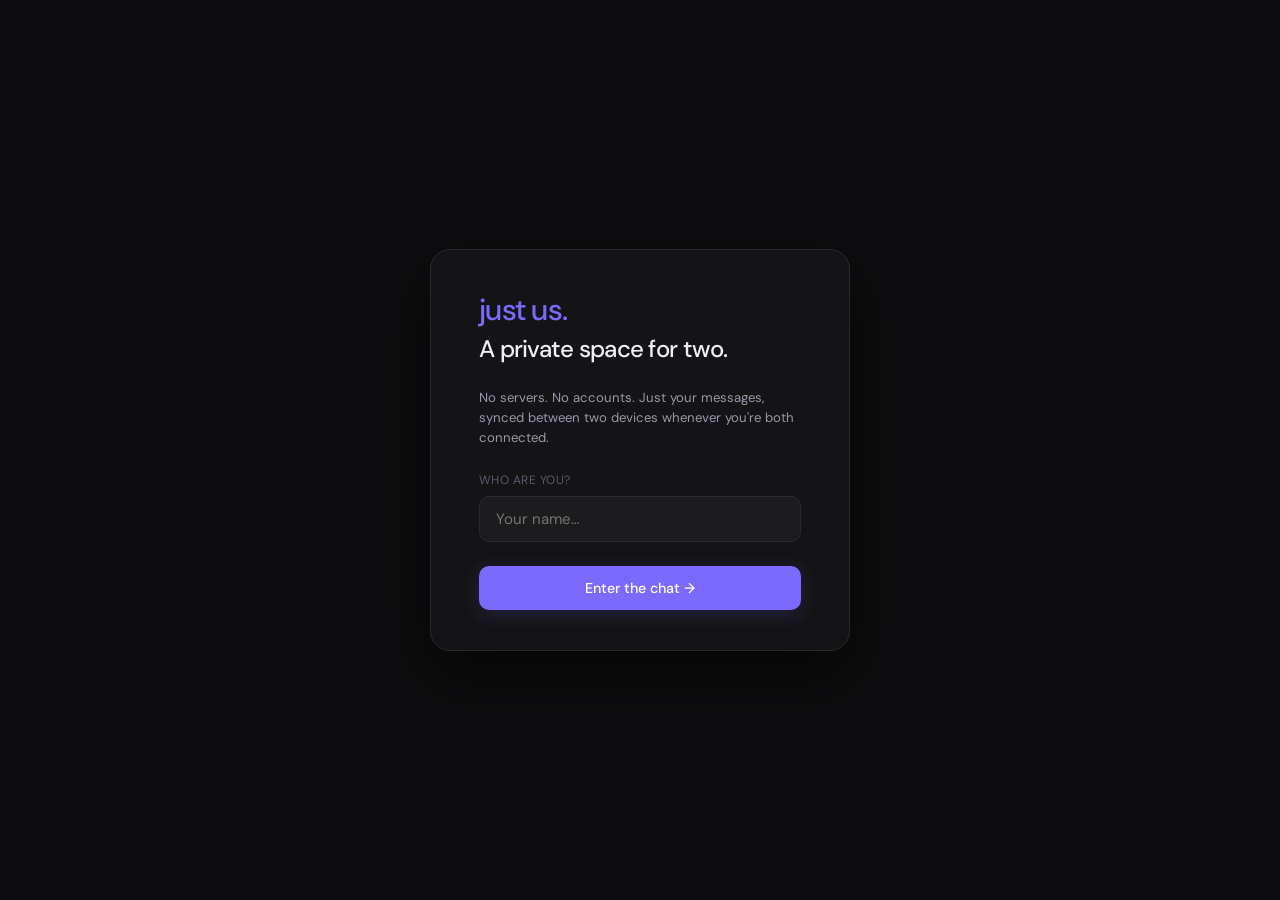
==== chat.html @ 07c4c848 "Add files via upload" ====
<!DOCTYPE html>
<html lang="en" data-theme="dark">
<head>
<meta charset="UTF-8">
<meta name="viewport" content="width=device-width, initial-scale=1.0">
<title>just us</title>
<script src="https://cdnjs.cloudflare.com/ajax/libs/peerjs/1.5.4/peerjs.min.js"></script>
<link rel="preconnect" href="https://fonts.googleapis.com">
<link href="https://fonts.googleapis.com/css2?family=DM+Sans:ital,wght@0,300;0,400;0,500;1,300&family=DM+Mono:wght@400;500&display=swap" rel="stylesheet">
<style>
/* ─── RESET & BASE ──────────────────────────────────────────── */
*,*::before,*::after{box-sizing:border-box;margin:0;padding:0}
html{height:100%;font-size:15px}
body{height:100%;font-family:'DM Sans',sans-serif;overflow:hidden;transition:background .3s,color .3s}

/* ─── THEME TOKENS ──────────────────────────────────────────── */
[data-theme="dark"]{
  --bg:#0d0d0f;
  --bg2:#141416;
  --bg3:#1c1c1f;
  --bg4:#242428;
  --border:#2a2a2e;
  --border2:#333338;
  --text:#f0eff4;
  --text2:#9998a8;
  --text3:#5c5b6e;
  --accent:#7c6aff;
  --accent2:#5e4de0;
  --accent-glow:rgba(124,106,255,.18);
  --green:#34d399;
  --red:#f87171;
  --yellow:#fbbf24;
  --me-bg:#1e1a3a;
  --me-border:#3d3470;
  --them-bg:#1a1a1e;
  --them-border:#2a2a2e;
  --shadow:rgba(0,0,0,.5);
  --reaction-bg:#242428;
  --reaction-hover:#2e2e34;
  --scrollbar:#2a2a2e;
}
[data-theme="light"]{
  --bg:#f5f4f8;
  --bg2:#ffffff;
  --bg3:#ededf2;
  --bg4:#e4e3eb;
  --border:#dddce8;
  --border2:#c8c7d8;
  --text:#1a1928;
  --text2:#6b6a80;
  --text3:#a09fb8;
  --accent:#6054e0;
  --accent2:#4b3fc4;
  --accent-glow:rgba(96,84,224,.12);
  --green:#059669;
  --red:#dc2626;
  --yellow:#d97706;
  --me-bg:#ede9ff;
  --me-border:#c4bbff;
  --them-bg:#ffffff;
  --them-border:#dddce8;
  --shadow:rgba(0,0,0,.1);
  --reaction-bg:#f0eff8;
  --reaction-hover:#e6e4f5;
  --scrollbar:#dddce8;
}

/* ─── SCROLLBARS ────────────────────────────────────────────── */
::-webkit-scrollbar{width:4px;height:4px}
::-webkit-scrollbar-track{background:transparent}
::-webkit-scrollbar-thumb{background:var(--scrollbar);border-radius:4px}

/* ─── ONBOARDING SCREEN ─────────────────────────────────────── */
#onboard{
  position:fixed;inset:0;z-index:1000;
  background:var(--bg);
  display:flex;align-items:center;justify-content:center;
  flex-direction:column;gap:32px;
  transition:opacity .4s,transform .4s;
}
#onboard.hide{opacity:0;transform:scale(.97);pointer-events:none}
.onboard-card{
  background:var(--bg2);
  border:1px solid var(--border);
  border-radius:20px;
  padding:40px 48px;
  width:min(420px,90vw);
  display:flex;flex-direction:column;gap:24px;
  box-shadow:0 24px 60px var(--shadow);
}
.onboard-title{
  font-size:1.6rem;font-weight:500;
  color:var(--text);letter-spacing:-.03em;
  display:flex;flex-direction:column;gap:4px;
}
.onboard-title span{color:var(--accent);font-size:2rem}
.onboard-sub{font-size:.88rem;color:var(--text2);line-height:1.5}
.name-input-wrap{
  display:flex;flex-direction:column;gap:8px;
}
.name-input-wrap label{font-size:.8rem;color:var(--text3);letter-spacing:.04em;text-transform:uppercase}
.name-input{
  background:var(--bg3);border:1px solid var(--border);
  color:var(--text);font-family:'DM Sans',sans-serif;
  font-size:1rem;padding:12px 16px;border-radius:10px;
  outline:none;transition:border-color .2s,box-shadow .2s;
}
.name-input:focus{border-color:var(--accent);box-shadow:0 0 0 3px var(--accent-glow)}
.enter-btn{
  background:var(--accent);color:#fff;
  border:none;border-radius:10px;padding:13px;
  font-family:'DM Sans',sans-serif;font-size:.95rem;font-weight:500;
  cursor:pointer;transition:background .2s,transform .1s,box-shadow .2s;
  box-shadow:0 4px 20px var(--accent-glow);
}
.enter-btn:hover{background:var(--accent2);box-shadow:0 6px 28px var(--accent-glow);transform:translateY(-1px)}
.enter-btn:active{transform:translateY(0)}

/* ─── APP SHELL ─────────────────────────────────────────────── */
#app{
  display:none;height:100%;
  flex-direction:column;
  background:var(--bg);
}
#app.visible{display:flex}

/* ─── HEADER ────────────────────────────────────────────────── */
#header{
  display:flex;align-items:center;gap:14px;
  padding:12px 20px;
  background:var(--bg2);
  border-bottom:1px solid var(--border);
  flex-shrink:0;
  position:relative;z-index:10;
}
.avatar{
  width:40px;height:40px;border-radius:50%;
  background:var(--accent-glow);border:2px solid var(--accent);
  display:flex;align-items:center;justify-content:center;
  font-size:.95rem;font-weight:500;color:var(--accent);
  flex-shrink:0;position:relative;
}
.avatar-dot{
  position:absolute;bottom:0;right:0;
  width:10px;height:10px;border-radius:50%;
  background:var(--text3);border:2px solid var(--bg2);
  transition:background .3s;
}
.avatar-dot.online{background:var(--green)}
.header-info{flex:1;min-width:0}
.peer-name{
  font-size:.97rem;font-weight:500;color:var(--text);
  white-space:nowrap;overflow:hidden;text-overflow:ellipsis;
}
#status-text{
  font-size:.75rem;color:var(--text3);
  transition:color .3s;
  height:1em;overflow:hidden;
}
#status-text.online{color:var(--green)}
#status-text.typing{color:var(--accent)}
.header-actions{display:flex;gap:4px;align-items:center}
.icon-btn{
  background:none;border:none;cursor:pointer;
  color:var(--text3);padding:8px;border-radius:8px;
  transition:color .2s,background .2s;display:flex;
  font-size:1.1rem;
}
.icon-btn:hover{color:var(--text);background:var(--bg3)}
#conn-dot{
  width:8px;height:8px;border-radius:50%;
  background:var(--text3);transition:background .4s;
  flex-shrink:0;
}
#conn-dot.connected{background:var(--green)}
#conn-dot.connecting{background:var(--yellow);animation:pulse 1s infinite}
@keyframes pulse{0%,100%{opacity:1}50%{opacity:.4}}

/* ─── MESSAGES ──────────────────────────────────────────────── */
#messages{
  flex:1;overflow-y:auto;
  padding:20px 0;
  display:flex;flex-direction:column;
  gap:2px;
  scroll-behavior:smooth;
}
.day-divider{
  display:flex;align-items:center;gap:12px;
  padding:12px 24px;color:var(--text3);font-size:.75rem;
  letter-spacing:.04em;text-transform:uppercase;
}
.day-divider::before,.day-divider::after{
  content:'';flex:1;height:1px;background:var(--border);
}
/* Message row */
.msg-row{
  display:flex;flex-direction:column;
  padding:1px 16px;
  position:relative;
  animation:msgIn .18s ease-out;
}
@keyframes msgIn{from{opacity:0;transform:translateY(6px)}to{opacity:1;transform:none}}
.msg-row.me{align-items:flex-end}
.msg-row.them{align-items:flex-start}
.msg-row.tail-me .bubble{border-bottom-right-radius:4px}
.msg-row.tail-them .bubble{border-bottom-left-radius:4px}
/* Bubble */
.bubble{
  max-width:min(72%,520px);
  padding:9px 13px;
  border-radius:16px;
  font-size:.93rem;line-height:1.55;
  word-break:break-word;
  position:relative;
  cursor:pointer;
  transition:filter .15s;
  border:1px solid transparent;
  user-select:text;
}
.msg-row.me .bubble{
  background:var(--me-bg);border-color:var(--me-border);
  color:var(--text);
}
.msg-row.them .bubble{
  background:var(--them-bg);border-color:var(--them-border);
  color:var(--text);
}
.bubble:hover{filter:brightness(1.06)}
/* Sender label */
.sender-label{
  font-size:.7rem;color:var(--text3);
  padding:0 4px;margin-bottom:3px;
  letter-spacing:.02em;
}
/* Reply */
.reply-preview{
  background:var(--bg3);border-left:2px solid var(--accent);
  border-radius:6px;padding:5px 8px;margin-bottom:6px;
  font-size:.8rem;color:var(--text2);
  cursor:pointer;
}
.reply-preview .reply-author{color:var(--accent);font-weight:500;font-size:.75rem}
.reply-preview .reply-text{
  overflow:hidden;text-overflow:ellipsis;
  white-space:nowrap;max-width:260px;
}
/* Meta */
.msg-meta{
  display:flex;align-items:center;gap:5px;
  font-size:.7rem;color:var(--text3);
  margin-top:2px;padding:0 2px;
}
.msg-row.me .msg-meta{flex-direction:row-reverse}
.tick{display:flex;gap:1px;align-items:center}
.tick svg{width:14px;height:14px;fill:var(--text3)}
.tick.sent svg{fill:var(--text3)}
.tick.read svg{fill:var(--accent)}
/* Edited */
.edited-tag{font-size:.68rem;color:var(--text3);font-style:italic}
/* Image/video */
.bubble-media{
  max-width:260px;border-radius:10px;
  display:block;margin-bottom:4px;cursor:pointer;
}
video.bubble-media{max-height:200px}
/* Reactions */
.reactions{
  display:flex;flex-wrap:wrap;gap:4px;
  margin-top:4px;
}
.react-pill{
  background:var(--reaction-bg);border:1px solid var(--border);
  border-radius:20px;padding:2px 7px;font-size:.82rem;
  cursor:pointer;transition:background .15s,transform .1s;
  display:flex;align-items:center;gap:3px;
  user-select:none;
}
.react-pill:hover{background:var(--reaction-hover);transform:scale(1.06)}
.react-pill.mine{border-color:var(--accent);background:var(--accent-glow)}
.react-count{font-size:.72rem;color:var(--text2);font-family:'DM Mono',monospace}

/* ─── CONTEXT MENU / EMOJI PICKER ───────────────────────────── */
#ctx-menu,#emoji-picker,#fmt-toolbar{
  position:fixed;z-index:9000;
  background:var(--bg2);border:1px solid var(--border2);
  border-radius:12px;box-shadow:0 12px 40px var(--shadow);
  animation:popIn .12s ease-out;
  overflow:hidden;
}
@keyframes popIn{from{opacity:0;transform:scale(.92)}to{opacity:1;transform:scale(1)}}
#ctx-menu{
  min-width:170px;padding:6px;display:none;flex-direction:column;
}
#ctx-menu.show{display:flex}
.ctx-item{
  display:flex;align-items:center;gap:10px;
  padding:8px 12px;border-radius:7px;
  font-size:.88rem;color:var(--text);cursor:pointer;
  transition:background .15s;
  border:none;background:none;font-family:'DM Sans',sans-serif;
  text-align:left;width:100%;
}
.ctx-item:hover{background:var(--bg3)}
.ctx-item.danger{color:var(--red)}
.ctx-item .ci{font-size:1rem;width:20px;text-align:center}
.ctx-sep{height:1px;background:var(--border);margin:4px 0}
/* Quick reactions row at top */
.ctx-reactions{
  display:flex;gap:2px;padding:6px 8px;border-bottom:1px solid var(--border);
}
.ctx-react-btn{
  font-size:1.2rem;padding:4px 5px;border-radius:7px;
  cursor:pointer;border:none;background:none;
  transition:background .15s,transform .1s;
}
.ctx-react-btn:hover{background:var(--bg3);transform:scale(1.2)}
/* Emoji picker */
#emoji-picker{
  width:280px;display:none;
}
#emoji-picker.show{display:block}
.emoji-grid{
  display:grid;grid-template-columns:repeat(8,1fr);
  gap:2px;padding:10px;max-height:200px;overflow-y:auto;
}
.em{
  font-size:1.3rem;text-align:center;padding:4px;
  border-radius:6px;cursor:pointer;
  transition:background .12s,transform .1s;
}
.em:hover{background:var(--bg3);transform:scale(1.15)}
/* Formatting toolbar */
#fmt-toolbar{
  display:none;flex-direction:row;gap:2px;padding:5px;
}
#fmt-toolbar.show{display:flex}
.fmt-btn{
  background:none;border:none;cursor:pointer;
  color:var(--text2);padding:5px 7px;border-radius:6px;
  font-size:.85rem;font-family:'DM Mono',monospace;
  transition:background .15s,color .15s;
}
.fmt-btn:hover{background:var(--bg3);color:var(--text)}

/* ─── REPLY BAR ─────────────────────────────────────────────── */
#reply-bar{
  display:none;
  background:var(--bg2);border-top:1px solid var(--border);
  padding:8px 16px;
  flex-direction:row;align-items:center;gap:10px;
}
#reply-bar.show{display:flex}
.reply-bar-inner{
  flex:1;border-left:2px solid var(--accent);
  padding-left:10px;min-width:0;
}
.reply-bar-author{font-size:.75rem;color:var(--accent);font-weight:500}
.reply-bar-text{font-size:.82rem;color:var(--text2);overflow:hidden;text-overflow:ellipsis;white-space:nowrap}
.reply-cancel{
  background:none;border:none;cursor:pointer;
  color:var(--text3);font-size:1.1rem;padding:4px;border-radius:6px;
  transition:color .15s;
}
.reply-cancel:hover{color:var(--text)}

/* ─── INPUT AREA ────────────────────────────────────────────── */
#input-area{
  padding:10px 14px 14px;
  background:var(--bg2);border-top:1px solid var(--border);
  flex-shrink:0;
}
.input-row{
  display:flex;align-items:flex-end;gap:8px;
}
#msg-input{
  flex:1;background:var(--bg3);border:1px solid var(--border);
  color:var(--text);font-family:'DM Sans',sans-serif;
  font-size:.93rem;padding:10px 14px;border-radius:14px;
  outline:none;resize:none;max-height:140px;
  line-height:1.5;transition:border-color .2s,box-shadow .2s;
  overflow-y:auto;
}
#msg-input:focus{border-color:var(--accent);box-shadow:0 0 0 3px var(--accent-glow)}
#msg-input:empty::before{
  content:attr(data-placeholder);color:var(--text3);
  pointer-events:none;
}
.send-btn{
  width:42px;height:42px;border-radius:12px;
  background:var(--accent);border:none;cursor:pointer;
  color:#fff;display:flex;align-items:center;justify-content:center;
  flex-shrink:0;transition:background .2s,transform .1s,box-shadow .2s;
  box-shadow:0 4px 14px var(--accent-glow);
}
.send-btn:hover{background:var(--accent2);transform:scale(1.05)}
.send-btn:active{transform:scale(.96)}
.send-btn svg{width:18px;height:18px;fill:currentColor}
.attach-btn{
  width:36px;height:36px;border-radius:10px;
  background:var(--bg4);border:none;cursor:pointer;
  color:var(--text2);display:flex;align-items:center;justify-content:center;
  flex-shrink:0;transition:background .2s,color .2s;font-size:1.1rem;
}
.attach-btn:hover{background:var(--border);color:var(--text)}
#file-input{display:none}

/* ─── MEDIA PREVIEW ─────────────────────────────────────────── */
#media-preview{
  display:none;
  padding:8px 14px 0;gap:8px;align-items:center;
  flex-wrap:wrap;
}
#media-preview.show{display:flex}
.preview-thumb{
  position:relative;display:flex;
  background:var(--bg3);border:1px solid var(--border);
  border-radius:10px;overflow:hidden;width:64px;height:64px;
}
.preview-thumb img,.preview-thumb video{
  width:100%;height:100%;object-fit:cover;
}
.preview-remove{
  position:absolute;top:2px;right:2px;
  background:rgba(0,0,0,.6);border:none;cursor:pointer;
  color:#fff;border-radius:50%;width:18px;height:18px;
  font-size:.75rem;display:flex;align-items:center;justify-content:center;
  line-height:1;
}

/* ─── LIGHTBOX ──────────────────────────────────────────────── */
#lightbox{
  position:fixed;inset:0;z-index:9999;
  background:rgba(0,0,0,.9);display:none;
  align-items:center;justify-content:center;
}
#lightbox.show{display:flex}
#lightbox img,#lightbox video{
  max-width:92vw;max-height:92vh;
  border-radius:10px;
  box-shadow:0 24px 80px rgba(0,0,0,.8);
}
#lightbox-close{
  position:fixed;top:16px;right:20px;
  background:rgba(255,255,255,.1);border:none;cursor:pointer;
  color:#fff;font-size:1.4rem;padding:8px 12px;border-radius:10px;
  transition:background .2s;
}
#lightbox-close:hover{background:rgba(255,255,255,.2)}

/* ─── TOAST ─────────────────────────────────────────────────── */
#toast{
  position:fixed;bottom:80px;left:50%;
  transform:translateX(-50%) translateY(10px);
  background:var(--bg3);color:var(--text);
  padding:8px 18px;border-radius:20px;font-size:.82rem;
  border:1px solid var(--border2);
  box-shadow:0 8px 24px var(--shadow);
  opacity:0;transition:opacity .2s,transform .2s;
  pointer-events:none;z-index:9998;white-space:nowrap;
}
#toast.show{opacity:1;transform:translateX(-50%) translateY(0)}

/* ─── EDIT OVERLAY ──────────────────────────────────────────── */
#edit-overlay{
  position:fixed;inset:0;z-index:8000;
  background:rgba(0,0,0,.5);display:none;
  align-items:flex-end;justify-content:center;padding:20px;
}
#edit-overlay.show{display:flex}
.edit-box{
  width:min(540px,100%);background:var(--bg2);
  border:1px solid var(--border2);border-radius:18px;
  padding:20px;display:flex;flex-direction:column;gap:14px;
  box-shadow:0 24px 60px var(--shadow);
  animation:slideUp .2s ease-out;
}
@keyframes slideUp{from{transform:translateY(20px);opacity:0}to{transform:none;opacity:1}}
.edit-box label{font-size:.8rem;color:var(--text3);letter-spacing:.03em;text-transform:uppercase}
.edit-input{
  background:var(--bg3);border:1px solid var(--border);
  color:var(--text);font-family:'DM Sans',sans-serif;
  font-size:.93rem;padding:10px 14px;border-radius:10px;
  outline:none;resize:none;
}
.edit-input:focus{border-color:var(--accent);box-shadow:0 0 0 3px var(--accent-glow)}
.edit-actions{display:flex;gap:8px;justify-content:flex-end}
.edit-cancel,.edit-save{
  padding:8px 18px;border-radius:9px;border:none;
  font-family:'DM Sans',sans-serif;font-size:.88rem;cursor:pointer;
  transition:background .2s,transform .1s;
}
.edit-cancel{background:var(--bg4);color:var(--text2)}
.edit-cancel:hover{background:var(--border)}
.edit-save{background:var(--accent);color:#fff}
.edit-save:hover{background:var(--accent2);transform:scale(1.02)}

/* ─── OFFLINE BANNER ────────────────────────────────────────── */
#offline-banner{
  background:var(--bg3);border-bottom:1px solid var(--border);
  padding:6px 16px;text-align:center;font-size:.78rem;
  color:var(--text3);display:none;gap:6px;align-items:center;justify-content:center;
}
#offline-banner.show{display:flex}

/* ─── TEXT FORMATTING ───────────────────────────────────────── */
.fmt-bold{font-weight:600}
.fmt-italic{font-style:italic}
.fmt-strike{text-decoration:line-through}
.fmt-code{
  font-family:'DM Mono',monospace;font-size:.85em;
  background:var(--bg4);padding:1px 5px;border-radius:4px;
}
.fmt-highlight{
  background:rgba(251,191,36,.22);
  border-radius:3px;padding:0 2px;
}

/* ─── DELETED ───────────────────────────────────────────────── */
.deleted-msg{
  font-style:italic;color:var(--text3);font-size:.85rem;
}

/* ─── SCROLL TO BOTTOM ──────────────────────────────────────── */
#scroll-btn{
  position:fixed;bottom:90px;right:20px;
  width:36px;height:36px;border-radius:50%;
  background:var(--accent);color:#fff;border:none;cursor:pointer;
  display:none;align-items:center;justify-content:center;
  box-shadow:0 4px 16px var(--accent-glow);
  font-size:1.1rem;transition:transform .15s;
  z-index:100;
}
#scroll-btn:hover{transform:scale(1.1)}
#scroll-btn.show{display:flex}
#scroll-unread{
  position:absolute;top:-4px;right:-4px;
  background:var(--red);color:#fff;border-radius:10px;
  font-size:.62rem;padding:1px 4px;font-weight:600;
  display:none;
}
#scroll-unread.show{display:block}

/* ─── CONNECTING ────────────────────────────────────────────── */
.connecting-hint{
  text-align:center;color:var(--text3);font-size:.8rem;
  padding:24px;
}
</style>
</head>
<body>

<!-- ════ ONBOARDING ════ -->
<div id="onboard">
  <div class="onboard-card">
    <div class="onboard-title">
      <span>just us.</span>
      A private space for two.
    </div>
    <p class="onboard-sub">No servers. No accounts. Just your messages, synced between two devices whenever you're both connected.</p>
    <div class="name-input-wrap">
      <label>Who are you?</label>
      <input class="name-input" id="name-input" type="text" placeholder="Your name…" maxlength="24" autocomplete="off" spellcheck="false">
    </div>
    <button class="enter-btn" id="enter-btn">Enter the chat →</button>
  </div>
</div>

<!-- ════ APP ════ -->
<div id="app">
  <div id="offline-banner">
    <span>🔴</span> Waiting for connection — messages will sync when your friend joins
  </div>

  <!-- Header -->
  <div id="header">
    <div class="avatar" id="peer-avatar">?
      <div class="avatar-dot" id="avatar-dot"></div>
    </div>
    <div class="header-info">
      <div class="peer-name" id="peer-name-display">Waiting…</div>
      <div id="status-text">not connected</div>
    </div>
    <div class="header-actions">
      <div id="conn-dot" title="Connection status"></div>
      <button class="icon-btn" id="theme-btn" title="Toggle theme">🌙</button>
    </div>
  </div>

  <!-- Messages -->
  <div id="messages">
    <div class="connecting-hint" id="connecting-hint">Establishing peer connection…</div>
  </div>

  <!-- Reply bar -->
  <div id="reply-bar">
    <div class="reply-bar-inner">
      <div class="reply-bar-author" id="reply-bar-author"></div>
      <div class="reply-bar-text" id="reply-bar-text"></div>
    </div>
    <button class="reply-cancel" id="reply-cancel">✕</button>
  </div>

  <!-- Media preview -->
  <div id="media-preview"></div>

  <!-- Input -->
  <div id="input-area">
    <div class="input-row">
      <input type="file" id="file-input" accept="image/*,video/*" multiple>
      <button class="attach-btn" id="attach-btn" title="Attach media">📎</button>
      <div id="msg-input" contenteditable="true" data-placeholder="Message…" role="textbox" aria-multiline="true" spellcheck="true"></div>
      <button class="send-btn" id="send-btn">
        <svg viewBox="0 0 24 24"><path d="M2.01 21L23 12 2.01 3 2 10l15 2-15 2z"/></svg>
      </button>
    </div>
  </div>
</div>

<!-- Context menu -->
<div id="ctx-menu">
  <div class="ctx-reactions">
    <button class="ctx-react-btn" data-e="❤️">❤️</button>
    <button class="ctx-react-btn" data-e="😂">😂</button>
    <button class="ctx-react-btn" data-e="😮">😮</button>
    <button class="ctx-react-btn" data-e="😢">😢</button>
    <button class="ctx-react-btn" data-e="👍">👍</button>
    <button class="ctx-react-btn" data-e="🔥">🔥</button>
  </div>
  <button class="ctx-item" id="ctx-reply"><span class="ci">↩️</span> Reply</button>
  <button class="ctx-item" id="ctx-copy"><span class="ci">📋</span> Copy</button>
  <button class="ctx-item" id="ctx-edit"><span class="ci">✏️</span> Edit</button>
  <div class="ctx-sep"></div>
  <button class="ctx-item danger" id="ctx-delete"><span class="ci">🗑</span> Delete</button>
</div>

<!-- Formatting toolbar -->
<div id="fmt-toolbar">
  <button class="fmt-btn" data-fmt="bold"><b>B</b></button>
  <button class="fmt-btn" data-fmt="italic"><i>I</i></button>
  <button class="fmt-btn" data-fmt="strike"><s>S</s></button>
  <button class="fmt-btn" data-fmt="code">&#x3C;/&#x3E;</button>
  <button class="fmt-btn" data-fmt="highlight">▮</button>
</div>

<!-- Lightbox -->
<div id="lightbox">
  <button id="lightbox-close">✕</button>
  <img id="lightbox-img" src="" alt="" style="display:none">
  <video id="lightbox-vid" controls style="display:none"></video>
</div>

<!-- Edit overlay -->
<div id="edit-overlay">
  <div class="edit-box">
    <label>Edit message</label>
    <textarea class="edit-input" id="edit-input" rows="3"></textarea>
    <div class="edit-actions">
      <button class="edit-cancel" id="edit-cancel-btn">Cancel</button>
      <button class="edit-save" id="edit-save-btn">Save</button>
    </div>
  </div>
</div>

<!-- Scroll to bottom -->
<button id="scroll-btn">↓<span id="scroll-unread"></span></button>

<!-- Toast -->
<div id="toast"></div>

<script>
/* ═══════════════════════════════════════════════════════════════
   CONFIGURATION — edit these two values and share the file
═══════════════════════════════════════════════════════════════ */
const PEER_A_ID = 'justus-alice-7f3k9';   // Person A's peer ID
const PEER_B_ID = 'justus-bob-8m2p4';     // Person B's peer ID
const PEER_A_NAME_HINT = 'the first person to set up'; // shown in onboarding
const PEER_B_NAME_HINT = 'the second person to set up';

// Max messages before decay kicks in
const MAX_MESSAGES = 800;
const DECAY_TARGET  = 600;

/* ═══════════════════════════════════════════════════════════════
   DB
═══════════════════════════════════════════════════════════════ */
let db;
async function openDB(){
  return new Promise((res,rej)=>{
    const req=indexedDB.open('justus_v2',1);
    req.onupgradeneeded=e=>{
      const d=e.target.result;
      if(!d.objectStoreNames.contains('messages'))
        d.createObjectStore('messages',{keyPath:'id'});
      if(!d.objectStoreNames.contains('meta'))
        d.createObjectStore('meta',{keyPath:'k'});
    };
    req.onsuccess=e=>{res(e.target.result)};
    req.onerror=rej;
  });
}
async function dbGet(store,key){
  return new Promise((res,rej)=>{
    const tx=db.transaction(store,'readonly');
    const req=tx.objectStore(store).get(key);
    req.onsuccess=()=>res(req.result);
    req.onerror=rej;
  });
}
async function dbPut(store,val){
  return new Promise((res,rej)=>{
    const tx=db.transaction(store,'readwrite');
    const req=tx.objectStore(store).put(val);
    req.onsuccess=()=>res();req.onerror=rej;
  });
}
async function dbDelete(store,key){
  return new Promise((res,rej)=>{
    const tx=db.transaction(store,'readwrite');
    const req=tx.objectStore(store).delete(key);
    req.onsuccess=()=>res();req.onerror=rej;
  });
}
async function dbGetAll(store){
  return new Promise((res,rej)=>{
    const tx=db.transaction(store,'readonly');
    const req=tx.objectStore(store).getAll();
    req.onsuccess=()=>res(req.result);req.onerror=rej;
  });
}

/* ═══════════════════════════════════════════════════════════════
   STATE
═══════════════════════════════════════════════════════════════ */
let myId='', myName='', peerId='', peerName='';
let peer=null, conn=null;
let messages=[];      // {id,from,text,time,media[],replyTo,reactions{},edited,deleted,read}
let pendingQueue=[];  // messages to send when connected
let replyTo=null;
let ctxTarget=null;
let editTarget=null;
let typingTimer=null;
let peerTyping=false;
let peerTypingTimer=null;
let unreadCount=0;
let tabFocused=true;
let pendingFiles=[];
let lastSentTyping=0;

/* ═══════════════════════════════════════════════════════════════
   INIT
═══════════════════════════════════════════════════════════════ */
(async()=>{
  db=await openDB();
  // load saved name/id
  const saved=await dbGet('meta','myId');
  if(saved){
    myId=saved.v;myName=(await dbGet('meta','myName')).v;
    launchApp();
  } else {
    document.getElementById('onboard').style.display='flex';
  }
})();

document.getElementById('enter-btn').addEventListener('click',startOnboard);
document.getElementById('name-input').addEventListener('keydown',e=>{if(e.key==='Enter')startOnboard()});

async function startOnboard(){
  const n=document.getElementById('name-input').value.trim();
  if(!n)return;
  myName=n;
  // Assign peer IDs: first person = A, second = B (determined by which slot is free)
  // Simple: person checks which ID is stored; if none, picks A if unclaimed else B
  // We use a timestamp-based approach: first to save gets A
  const existing=await dbGet('meta','slotClaimed');
  if(!existing){
    myId=PEER_A_ID;peerId=PEER_B_ID;
    await dbPut('meta',{k:'slotClaimed',v:Date.now()});
  } else {
    myId=PEER_B_ID;peerId=PEER_A_ID;
  }
  await dbPut('meta',{k:'myId',v:myId});
  await dbPut('meta',{k:'myName',v:myName});
  launchApp();
}

async function launchApp(){
  // determine peer
  if(myId===PEER_A_ID){peerId=PEER_B_ID;}else{peerId=PEER_A_ID;}
  // load messages
  const stored=await dbGetAll('messages');
  messages=stored.sort((a,b)=>a.time-b.time);
  // show app
  document.getElementById('onboard').classList.add('hide');
  setTimeout(()=>document.getElementById('onboard').style.display='none',400);
  const app=document.getElementById('app');
  app.classList.add('visible');
  renderAll();
  initPeer();
  window.addEventListener('focus',()=>{tabFocused=true;unreadCount=0;updateTitle();markRead()});
  window.addEventListener('blur',()=>{tabFocused=false});
  window.addEventListener('beforeunload',sendOffline);
  document.getElementById('messages').addEventListener('scroll',onScroll);
  setupInput();
  setupTheme();
}

/* ═══════════════════════════════════════════════════════════════
   PEER CONNECTION
═══════════════════════════════════════════════════════════════ */
function initPeer(){
  setConnStatus('connecting');
  peer=new Peer(myId,{debug:0});
  peer.on('open',()=>{
    connectToPeer();
  });
  peer.on('connection',c=>{handleConn(c)});
  peer.on('error',e=>{
    console.warn('Peer error',e);
    setConnStatus('disconnected');
    setTimeout(initPeer,5000);
  });
}

function connectToPeer(){
  if(conn&&conn.open)return;
  setConnStatus('connecting');
  const c=peer.connect(peerId,{reliable:true,serialization:'binary'});
  setupConnHandlers(c);
}

function handleConn(c){
  if(conn&&conn.open){conn.close();}
  setupConnHandlers(c);
}

function setupConnHandlers(c){
  conn=c;
  c.on('open',()=>{
    setConnStatus('connected');
    document.getElementById('offline-banner').classList.remove('show');
    sendHandshake();
    flushQueue();
    markRead();
  });
  c.on('data',d=>onData(d));
  c.on('close',()=>{
    setConnStatus('disconnected');
    document.getElementById('offline-banner').classList.add('show');
    updatePeerStatus('offline');
    setTimeout(connectToPeer,3000);
  });
  c.on('error',()=>{
    setConnStatus('disconnected');
    setTimeout(connectToPeer,4000);
  });
}

/* ═══════════════════════════════════════════════════════════════
   PROTOCOL
═══════════════════════════════════════════════════════════════ */
function sendHandshake(){
  send({t:'handshake',name:myName,ids:messages.map(m=>m.id+'|'+m.time)});
}

function send(obj){
  if(conn&&conn.open){
    try{conn.send(JSON.stringify(obj));return true;}catch(e){return false;}
  }
  return false;
}

function flushQueue(){
  while(pendingQueue.length){
    const m=pendingQueue.shift();
    if(!send({t:'msg',msg:m})){pendingQueue.unshift(m);break;}
  }
}

function onData(raw){
  let d;
  try{d=JSON.parse(raw);}catch{return;}
  switch(d.t){
    case 'handshake': onHandshake(d);break;
    case 'sync':      onSync(d);break;
    case 'msg':       onMsg(d.msg);break;
    case 'read':      onRead(d);break;
    case 'typing':    onTyping(d);break;
    case 'react':     onReact(d);break;
    case 'edit':      onEdit(d);break;
    case 'delete':    onDelete(d);break;
    case 'online':    updatePeerStatus('online',d.name);break;
    case 'offline':   updatePeerStatus('offline');break;
  }
}

function onHandshake(d){
  peerName=d.name;
  updatePeerStatus('online',d.name);
  // diff: find messages peer doesn't have
  const theirSet=new Set((d.ids||[]).map(x=>x.split('|')[0]));
  const missing=messages.filter(m=>!theirSet.has(m.id));
  if(missing.length) send({t:'sync',msgs:missing});
  // request what we don't have
  const ourSet=new Set(messages.map(m=>m.id));
  const peerHas=(d.ids||[]).map(x=>x.split('|')[0]).filter(id=>!ourSet.has(id));
  if(peerHas.length) send({t:'sync_req',ids:peerHas});
}

function onSync(d){
  let changed=false;
  for(const m of d.msgs){
    if(!messages.find(x=>x.id===m.id)){
      messages.push(m);
      messages.sort((a,b)=>a.time-b.time);
      dbPut('messages',m);
      changed=true;
    }
  }
  if(changed){renderAll();scrollBottom();}
}

function onMsg(m){
  if(messages.find(x=>x.id===m.id))return;
  m.read=false;
  messages.push(m);
  dbPut('messages',m);
  maybeDecay();
  appendMessage(m);
  // ack receipt
  send({t:'read',ids:[m.id],type:'delivered'});
  if(!tabFocused){
    unreadCount++;
    updateTitle();
  } else {
    setTimeout(()=>markRead(),200);
  }
  // scroll if near bottom
  const el=document.getElementById('messages');
  const near=el.scrollHeight-el.scrollTop-el.clientHeight<120;
  if(near) scrollBottom();
  else showScrollBtn();
}

function onRead(d){
  for(const id of d.ids){
    const m=messages.find(x=>x.id===id);
    if(m){
      if(d.type==='delivered'&&!m.delivered){m.delivered=true;dbPut('messages',m);}
      if(d.type==='read'&&!m.read){m.read=true;dbPut('messages',m);}
      updateTick(id);
    }
  }
}

function onTyping(d){
  peerTyping=d.v;
  updateTypingIndicator();
  clearTimeout(peerTypingTimer);
  if(d.v) peerTypingTimer=setTimeout(()=>{peerTyping=false;updateTypingIndicator()},4000);
}

function onReact(d){
  const m=messages.find(x=>x.id===d.id);
  if(!m)return;
  if(!m.reactions)m.reactions={};
  const key=d.who+'|'+d.e;
  if(m.reactions[key]) delete m.reactions[key];
  else m.reactions[key]=true;
  dbPut('messages',m);
  reRenderMsg(m.id);
}

function onEdit(d){
  const m=messages.find(x=>x.id===d.id);
  if(!m)return;
  m.text=d.text;m.edited=true;
  dbPut('messages',m);
  reRenderMsg(m.id);
}

function onDelete(d){
  const m=messages.find(x=>x.id===d.id);
  if(!m)return;
  m.deleted=true;m.text='';m.media=[];
  dbPut('messages',m);
  reRenderMsg(m.id);
}

function markRead(){
  if(!conn||!conn.open)return;
  const unread=messages.filter(m=>m.from===peerId&&!m.read);
  if(!unread.length)return;
  unread.forEach(m=>m.read=true);
  unread.forEach(m=>dbPut('messages',m));
  send({t:'read',ids:unread.map(m=>m.id),type:'read'});
}

function sendOffline(){
  send({t:'offline'});
}

/* ═══════════════════════════════════════════════════════════════
   SENDING
═══════════════════════════════════════════════════════════════ */
function sendMessage(){
  const el=document.getElementById('msg-input');
  const rawText=el.innerHTML.trim();
  if(!rawText&&!pendingFiles.length)return;

  // convert formatting spans to markdown-style tokens
  const text=rawText
    .replace(/<br\s*\/?>/gi,'\n')
    .replace(/<[^>]+>/g,'')
    .replace(/&amp;/g,'&').replace(/&lt;/g,'<').replace(/&gt;/g,'>').replace(/&nbsp;/g,' ');

  const id=Date.now()+'-'+Math.random().toString(36).slice(2,7);
  const m={
    id, from:myId, text, time:Date.now(),
    media: pendingFiles.map(f=>({type:f.type,data:f.data,mime:f.mime})),
    replyTo: replyTo? replyTo.id : null,
    reactions:{}, edited:false, deleted:false,
    delivered:false, read:false,
  };
  messages.push(m);
  dbPut('messages',m);
  maybeDecay();
  appendMessage(m);
  scrollBottom();
  el.innerHTML='';
  clearReply();
  pendingFiles=[];
  document.getElementById('media-preview').innerHTML='';
  document.getElementById('media-preview').classList.remove('show');

  const payload={t:'msg',msg:m};
  if(!send(payload)) pendingQueue.push(m);

  // stop typing indicator
  send({t:'typing',v:false});
  clearTimeout(typingTimer);
}

/* ═══════════════════════════════════════════════════════════════
   RENDER
═══════════════════════════════════════════════════════════════ */
function renderAll(){
  const container=document.getElementById('messages');
  container.innerHTML='';
  document.getElementById('connecting-hint')?.remove();
  let lastDay='';
  for(const m of messages){
    const day=new Date(m.time).toLocaleDateString(undefined,{weekday:'long',month:'short',day:'numeric'});
    if(day!==lastDay){
      lastDay=day;
      const div=document.createElement('div');
      div.className='day-divider';div.textContent=day;
      container.appendChild(div);
    }
    container.appendChild(buildMsgRow(m));
  }
  scrollBottom(true);
}

function appendMessage(m){
  const container=document.getElementById('messages');
  // check day divider
  const last=messages[messages.length-2];
  if(!last||new Date(last.time).toDateString()!==new Date(m.time).toDateString()){
    const day=new Date(m.time).toLocaleDateString(undefined,{weekday:'long',month:'short',day:'numeric'});
    const div=document.createElement('div');
    div.className='day-divider';div.textContent=day;
    container.appendChild(div);
  }
  container.appendChild(buildMsgRow(m));
}

function buildMsgRow(m){
  const isMe=m.from===myId;
  const row=document.createElement('div');
  row.className='msg-row '+(isMe?'me':'them');
  row.id='row-'+m.id;

  // Sender label (only for them)
  if(!isMe&&peerName){
    const sl=document.createElement('div');
    sl.className='sender-label';sl.textContent=peerName;
    row.appendChild(sl);
  }

  // bubble
  const bubble=document.createElement('div');
  bubble.className='bubble';

  if(m.deleted){
    const d=document.createElement('span');
    d.className='deleted-msg';d.textContent='🚫 This message was deleted';
    bubble.appendChild(d);
  } else {
    // reply preview
    if(m.replyTo){
      const orig=messages.find(x=>x.id===m.replyTo);
      if(orig){
        const rp=document.createElement('div');
        rp.className='reply-preview';
        rp.innerHTML=`<div class="reply-author">${escHtml(orig.from===myId?myName:(peerName||'them'))}</div>
          <div class="reply-text">${escHtml(orig.deleted?'Deleted message':(orig.text||'[media]'))}</div>`;
        rp.addEventListener('click',()=>scrollToMsg(orig.id));
        bubble.appendChild(rp);
      }
    }
    // media
    if(m.media&&m.media.length){
      for(const md of m.media){
        if(md.type==='image'||md.mime?.startsWith('image')){
          const img=document.createElement('img');
          img.className='bubble-media';
          img.src=md.data;img.alt='image';
          img.addEventListener('click',()=>openLightbox('image',md.data));
          bubble.appendChild(img);
        } else if(md.type==='video'||md.mime?.startsWith('video')){
          const vid=document.createElement('video');
          vid.className='bubble-media';vid.src=md.data;vid.controls=true;
          vid.addEventListener('click',e=>e.stopPropagation());
          bubble.appendChild(vid);
        }
      }
    }
    // text
    if(m.text){
      const t=document.createElement('div');
      t.innerHTML=formatText(m.text);
      bubble.appendChild(t);
    }
    // edited
    if(m.edited){
      const et=document.createElement('span');
      et.className='edited-tag'; et.textContent=' edited';
      bubble.appendChild(et);
    }
  }

  // reactions
  const reactDiv=document.createElement('div');
  reactDiv.className='reactions';reactDiv.id='reactions-'+m.id;
  renderReactions(m,reactDiv);
  bubble.appendChild(reactDiv);

  // long-press / right-click context menu
  bubble.addEventListener('contextmenu',e=>{e.preventDefault();showCtx(e,m,isMe)});
  let pressTimer;
  bubble.addEventListener('touchstart',e=>{pressTimer=setTimeout(()=>showCtx(e.touches[0],m,isMe),500)},{passive:true});
  bubble.addEventListener('touchend',()=>clearTimeout(pressTimer));

  row.appendChild(bubble);

  // meta row
  const meta=document.createElement('div');
  meta.className='msg-meta';meta.id='meta-'+m.id;
  const timeStr=new Date(m.time).toLocaleTimeString([],{hour:'2-digit',minute:'2-digit'});
  const timeEl=document.createElement('span');timeEl.textContent=timeStr;
  meta.appendChild(timeEl);
  if(isMe){
    const tick=buildTick(m);
    meta.appendChild(tick);
  }
  row.appendChild(meta);

  return row;
}

function renderReactions(m,div){
  div.innerHTML='';
  if(!m.reactions)return;
  const counts={};
  const myReacts=new Set();
  for(const [key] of Object.entries(m.reactions)){
    const [who,e]=key.split('|');
    counts[e]=(counts[e]||0)+1;
    if(who===myId)myReacts.add(e);
  }
  for(const [e,c] of Object.entries(counts)){
    const pill=document.createElement('div');
    pill.className='react-pill'+(myReacts.has(e)?' mine':'');
    pill.innerHTML=`${e}<span class="react-count">${c>1?c:''}</span>`;
    pill.addEventListener('click',()=>toggleReact(m.id,e));
    div.appendChild(pill);
  }
}

function reRenderMsg(id){
  const m=messages.find(x=>x.id===id);
  if(!m)return;
  const old=document.getElementById('row-'+id);
  if(!old)return;
  const isMe=m.from===myId;
  const fresh=buildMsgRow(m);
  // highlight briefly
  fresh.style.background=isMe?'var(--me-border)':'var(--border)';
  requestAnimationFrame(()=>requestAnimationFrame(()=>fresh.style.background=''));
  old.replaceWith(fresh);
}

function buildTick(m){
  const tick=document.createElement('div');
  tick.className='tick';tick.id='tick-'+m.id;
  if(m.read){
    tick.classList.add('read');
    tick.innerHTML=doubleTick();
  } else if(m.delivered){
    tick.classList.add('sent');
    tick.innerHTML=doubleTick();
  } else {
    tick.innerHTML=singleTick();
  }
  return tick;
}

function updateTick(id){
  const m=messages.find(x=>x.id===id);if(!m)return;
  const tick=document.getElementById('tick-'+id);if(!tick)return;
  if(m.read){tick.className='tick read';tick.innerHTML=doubleTick();}
  else if(m.delivered){tick.className='tick sent';tick.innerHTML=doubleTick();}
  else{tick.innerHTML=singleTick();}
}

function singleTick(){return`<svg viewBox="0 0 16 11"><path d="M1 5.5l4 4 8-8" stroke="currentColor" stroke-width="2" fill="none" stroke-linecap="round"/></svg>`}
function doubleTick(){return`<svg viewBox="0 0 22 11"><path d="M1 5.5l4 4 8-8" stroke="currentColor" stroke-width="2" fill="none" stroke-linecap="round"/><path d="M7 5.5l4 4 8-8" stroke="currentColor" stroke-width="2" fill="none" stroke-linecap="round"/></svg>`}

/* ═══════════════════════════════════════════════════════════════
   FORMATTING
═══════════════════════════════════════════════════════════════ */
function formatText(t){
  // escape html first
  let s=escHtml(t);
  s=s.replace(/\n/g,'<br>');
  // **bold**
  s=s.replace(/\*\*(.+?)\*\*/g,'<span class="fmt-bold">$1</span>');
  // *italic*
  s=s.replace(/\*(.+?)\*/g,'<span class="fmt-italic">$1</span>');
  // ~~strike~~
  s=s.replace(/~~(.+?)~~/g,'<span class="fmt-strike">$1</span>');
  // `code`
  s=s.replace(/`(.+?)`/g,'<span class="fmt-code">$1</span>');
  // ==highlight==
  s=s.replace(/==(.+?)==/g,'<span class="fmt-highlight">$1</span>');
  return s;
}

function escHtml(s){
  return String(s).replace(/&/g,'&amp;').replace(/</g,'&lt;').replace(/>/g,'&gt;').replace(/"/g,'&quot;');
}

// Formatting toolbar on selection
document.addEventListener('selectionchange',()=>{
  const sel=window.getSelection();
  const input=document.getElementById('msg-input');
  if(!sel||sel.isCollapsed||!input.contains(sel.anchorNode)){
    document.getElementById('fmt-toolbar').classList.remove('show');
    return;
  }
  const range=sel.getRangeAt(0);
  const rect=range.getBoundingClientRect();
  const tb=document.getElementById('fmt-toolbar');
  tb.style.left=Math.max(8,rect.left+(rect.width/2)-70)+'px';
  tb.style.top=(rect.top-48+window.scrollY)+'px';
  tb.classList.add('show');
});

document.querySelectorAll('.fmt-btn').forEach(btn=>{
  btn.addEventListener('mousedown',e=>{
    e.preventDefault();
    const fmt=btn.dataset.fmt;
    const sel=window.getSelection();
    if(!sel||sel.isCollapsed)return;
    const text=sel.toString();
    let wrapped;
    if(fmt==='bold') wrapped=`**${text}**`;
    else if(fmt==='italic') wrapped=`*${text}*`;
    else if(fmt==='strike') wrapped=`~~${text}~~`;
    else if(fmt==='code') wrapped=`\`${text}\``;
    else if(fmt==='highlight') wrapped=`==${text}==`;
    const range=sel.getRangeAt(0);
    range.deleteContents();
    range.insertNode(document.createTextNode(wrapped));
    sel.removeAllRanges();
    document.getElementById('fmt-toolbar').classList.remove('show');
  });
});

/* ═══════════════════════════════════════════════════════════════
   INPUT
═══════════════════════════════════════════════════════════════ */
function setupInput(){
  const input=document.getElementById('msg-input');
  const sendBtn=document.getElementById('send-btn');
  sendBtn.addEventListener('click',sendMessage);
  input.addEventListener('keydown',e=>{
    if(e.key==='Enter'&&!e.shiftKey){e.preventDefault();sendMessage();}
  });
  input.addEventListener('input',()=>{
    const now=Date.now();
    if(now-lastSentTyping>1500){
      send({t:'typing',v:true});
      lastSentTyping=now;
    }
    clearTimeout(typingTimer);
    typingTimer=setTimeout(()=>{send({t:'typing',v:false});},2000);
  });
  // file attach
  document.getElementById('attach-btn').addEventListener('click',()=>document.getElementById('file-input').click());
  document.getElementById('file-input').addEventListener('change',e=>handleFiles(e.target.files));
  // paste
  input.addEventListener('paste',e=>{
    const items=e.clipboardData?.items;
    if(items){
      for(const it of items){
        if(it.type.startsWith('image/')){
          e.preventDefault();
          handleFiles([it.getAsFile()]);
        }
      }
    }
  });
  // drag
  const app=document.getElementById('app');
  app.addEventListener('dragover',e=>e.preventDefault());
  app.addEventListener('drop',e=>{e.preventDefault();handleFiles(e.dataTransfer.files)});
}

function handleFiles(files){
  const MAX=30*1024*1024; // 30MB
  for(const f of files){
    if(f.size>MAX){showToast('File too large (max 30MB)');continue;}
    const reader=new FileReader();
    reader.onload=ev=>{
      const data=ev.target.result;
      const type=f.type.startsWith('image')?'image':'video';
      pendingFiles.push({type,data,mime:f.type,name:f.name});
      addPreview(type,data);
    };
    reader.readAsDataURL(f);
  }
}

function addPreview(type,src){
  const wrap=document.getElementById('media-preview');
  wrap.classList.add('show');
  const thumb=document.createElement('div');
  thumb.className='preview-thumb';
  if(type==='image'){
    const img=document.createElement('img');img.src=src;thumb.appendChild(img);
  } else {
    const vid=document.createElement('video');vid.src=src;thumb.appendChild(vid);
  }
  const rm=document.createElement('button');
  rm.className='preview-remove';rm.textContent='✕';
  const idx=pendingFiles.length-1;
  rm.addEventListener('click',()=>{
    pendingFiles.splice(idx,1);
    thumb.remove();
    if(!pendingFiles.length)wrap.classList.remove('show');
  });
  thumb.appendChild(rm);
  wrap.appendChild(thumb);
}

/* ═══════════════════════════════════════════════════════════════
   CONTEXT MENU
═══════════════════════════════════════════════════════════════ */
function showCtx(e,m,isMe){
  ctxTarget=m;
  const menu=document.getElementById('ctx-menu');
  document.getElementById('ctx-edit').style.display=isMe&&!m.deleted?'flex':'none';
  document.getElementById('ctx-delete').style.display=isMe&&!m.deleted?'flex':'none';
  document.getElementById('ctx-copy').style.display=!m.deleted?'flex':'none';
  menu.classList.add('show');
  positionEl(menu,e.clientX,e.clientY);
}

function positionEl(el,x,y){
  el.style.left='0px';el.style.top='0px';
  const r=el.getBoundingClientRect();
  const w=r.width,h=r.height;
  const vw=window.innerWidth,vh=window.innerHeight;
  let lx=x,ly=y;
  if(lx+w>vw-8)lx=vw-w-8;
  if(ly+h>vh-8)ly=vh-h-8;
  el.style.left=lx+'px';el.style.top=ly+'px';
}

document.addEventListener('click',e=>{
  const menu=document.getElementById('ctx-menu');
  if(menu.classList.contains('show')&&!menu.contains(e.target))
    menu.classList.remove('show');
  if(document.getElementById('fmt-toolbar').classList.contains('show')&&
     !document.getElementById('fmt-toolbar').contains(e.target)&&
     !document.getElementById('msg-input').contains(e.target))
    document.getElementById('fmt-toolbar').classList.remove('show');
});

document.querySelectorAll('.ctx-react-btn').forEach(btn=>{
  btn.addEventListener('click',()=>{
    if(!ctxTarget)return;
    toggleReact(ctxTarget.id,btn.dataset.e);
    document.getElementById('ctx-menu').classList.remove('show');
  });
});

document.getElementById('ctx-reply').addEventListener('click',()=>{
  if(!ctxTarget)return;
  setReply(ctxTarget);
  document.getElementById('ctx-menu').classList.remove('show');
});

document.getElementById('ctx-copy').addEventListener('click',()=>{
  if(!ctxTarget)return;
  navigator.clipboard?.writeText(ctxTarget.text||'');
  showToast('Copied');
  document.getElementById('ctx-menu').classList.remove('show');
});

document.getElementById('ctx-edit').addEventListener('click',()=>{
  if(!ctxTarget)return;
  editTarget=ctxTarget;
  document.getElementById('edit-input').value=ctxTarget.text;
  document.getElementById('edit-overlay').classList.add('show');
  document.getElementById('edit-input').focus();
  document.getElementById('ctx-menu').classList.remove('show');
});

document.getElementById('ctx-delete').addEventListener('click',()=>{
  if(!ctxTarget)return;
  const m=ctxTarget;
  m.deleted=true;m.text='';m.media=[];
  dbPut('messages',m);
  reRenderMsg(m.id);
  send({t:'delete',id:m.id});
  document.getElementById('ctx-menu').classList.remove('show');
});

/* Edit overlay */
document.getElementById('edit-cancel-btn').addEventListener('click',()=>{
  document.getElementById('edit-overlay').classList.remove('show');
});
document.getElementById('edit-save-btn').addEventListener('click',()=>{
  if(!editTarget)return;
  const text=document.getElementById('edit-input').value.trim();
  editTarget.text=text;editTarget.edited=true;
  dbPut('messages',editTarget);
  reRenderMsg(editTarget.id);
  send({t:'edit',id:editTarget.id,text});
  document.getElementById('edit-overlay').classList.remove('show');
});
document.getElementById('edit-overlay').addEventListener('click',e=>{
  if(e.target===document.getElementById('edit-overlay'))
    document.getElementById('edit-overlay').classList.remove('show');
});

/* ═══════════════════════════════════════════════════════════════
   REACTIONS
═══════════════════════════════════════════════════════════════ */
function toggleReact(msgId,e){
  const m=messages.find(x=>x.id===msgId);if(!m)return;
  if(!m.reactions)m.reactions={};
  const key=myId+'|'+e;
  if(m.reactions[key]) delete m.reactions[key];
  else m.reactions[key]=true;
  dbPut('messages',m);
  reRenderMsg(m.id);
  send({t:'react',id:msgId,e,who:myId});
}

/* ═══════════════════════════════════════════════════════════════
   REPLY
═══════════════════════════════════════════════════════════════ */
function setReply(m){
  replyTo=m;
  const bar=document.getElementById('reply-bar');
  bar.classList.add('show');
  const author=m.from===myId?myName:(peerName||'them');
  document.getElementById('reply-bar-author').textContent=author;
  document.getElementById('reply-bar-text').textContent=m.deleted?'Deleted message':(m.text||'[media]');
  document.getElementById('msg-input').focus();
}

function clearReply(){
  replyTo=null;
  document.getElementById('reply-bar').classList.remove('show');
}

document.getElementById('reply-cancel').addEventListener('click',clearReply);

/* ═══════════════════════════════════════════════════════════════
   STATUS & TYPING
═══════════════════════════════════════════════════════════════ */
function updatePeerStatus(status,name){
  if(name){
    peerName=name;
    document.getElementById('peer-name-display').textContent=name;
    document.getElementById('peer-avatar').textContent=name[0].toUpperCase();
  }
  const dot=document.getElementById('avatar-dot');
  const stEl=document.getElementById('status-text');
  if(status==='online'){
    dot.classList.add('online');
    stEl.textContent='online';stEl.className='online';
    send({t:'online',name:myName});
  } else {
    dot.classList.remove('online');
    stEl.textContent='last seen recently';stEl.className='';
  }
}

function updateTypingIndicator(){
  const stEl=document.getElementById('status-text');
  if(peerTyping){
    stEl.textContent='typing…';stEl.className='typing';
  } else {
    const isOnline=document.getElementById('avatar-dot').classList.contains('online');
    stEl.textContent=isOnline?'online':'last seen recently';
    stEl.className=isOnline?'online':'';
  }
}

function setConnStatus(s){
  const dot=document.getElementById('conn-dot');
  dot.className=s==='connected'?'connected':s==='connecting'?'connecting':'';
}

/* ═══════════════════════════════════════════════════════════════
   SCROLL
═══════════════════════════════════════════════════════════════ */
function scrollBottom(instant){
  const el=document.getElementById('messages');
  if(instant) el.style.scrollBehavior='auto';
  el.scrollTop=el.scrollHeight;
  if(instant) setTimeout(()=>el.style.scrollBehavior='smooth',50);
  document.getElementById('scroll-btn').classList.remove('show');
  unreadCount=0;updateTitle();
}

function scrollToMsg(id){
  const el=document.getElementById('row-'+id);
  if(!el)return;
  el.scrollIntoView({behavior:'smooth',block:'center'});
  el.style.background='var(--accent-glow)';
  setTimeout(()=>el.style.background='',1200);
}

function onScroll(){
  const el=document.getElementById('messages');
  const near=el.scrollHeight-el.scrollTop-el.clientHeight<100;
  if(near){
    document.getElementById('scroll-btn').classList.remove('show');
    unreadCount=0;
    document.getElementById('scroll-unread').classList.remove('show');
    updateTitle();
  }
}

function showScrollBtn(){
  document.getElementById('scroll-btn').classList.add('show');
  if(unreadCount>0){
    const u=document.getElementById('scroll-unread');
    u.textContent=unreadCount;u.classList.add('show');
  }
}

document.getElementById('scroll-btn').addEventListener('click',()=>scrollBottom());

/* ═══════════════════════════════════════════════════════════════
   TITLE / UNREAD
═══════════════════════════════════════════════════════════════ */
function updateTitle(){
  document.title=unreadCount>0?`(${unreadCount}) just us`:'just us';
}

/* ═══════════════════════════════════════════════════════════════
   LIGHTBOX
═══════════════════════════════════════════════════════════════ */
function openLightbox(type,src){
  const lb=document.getElementById('lightbox');
  const img=document.getElementById('lightbox-img');
  const vid=document.getElementById('lightbox-vid');
  if(type==='image'){img.src=src;img.style.display='block';vid.style.display='none';}
  else{vid.src=src;vid.style.display='block';img.style.display='none';}
  lb.classList.add('show');
}
document.getElementById('lightbox-close').addEventListener('click',()=>{
  document.getElementById('lightbox').classList.remove('show');
});
document.getElementById('lightbox').addEventListener('click',e=>{
  if(e.target===document.getElementById('lightbox'))
    document.getElementById('lightbox').classList.remove('show');
});

/* ═══════════════════════════════════════════════════════════════
   THEME
═══════════════════════════════════════════════════════════════ */
function setupTheme(){
  const saved=localStorage.getItem('justus-theme')||'dark';
  document.documentElement.setAttribute('data-theme',saved);
  document.getElementById('theme-btn').textContent=saved==='dark'?'🌙':'☀️';
  document.getElementById('theme-btn').addEventListener('click',()=>{
    const cur=document.documentElement.getAttribute('data-theme');
    const next=cur==='dark'?'light':'dark';
    document.documentElement.setAttribute('data-theme',next);
    localStorage.setItem('justus-theme',next);
    document.getElementById('theme-btn').textContent=next==='dark'?'🌙':'☀️';
  });
}

/* ═══════════════════════════════════════════════════════════════
   DECAY
═══════════════════════════════════════════════════════════════ */
async function maybeDecay(){
  if(messages.length<=MAX_MESSAGES)return;
  const toRemove=messages.splice(0,messages.length-DECAY_TARGET);
  for(const m of toRemove) await dbDelete('messages',m.id);
  renderAll();
}

/* ═══════════════════════════════════════════════════════════════
   TOAST
═══════════════════════════════════════════════════════════════ */
let toastTimer;
function showToast(msg){
  const t=document.getElementById('toast');
  t.textContent=msg;t.classList.add('show');
  clearTimeout(toastTimer);
  toastTimer=setTimeout(()=>t.classList.remove('show'),2200);
}
</script>
</body>
</html>
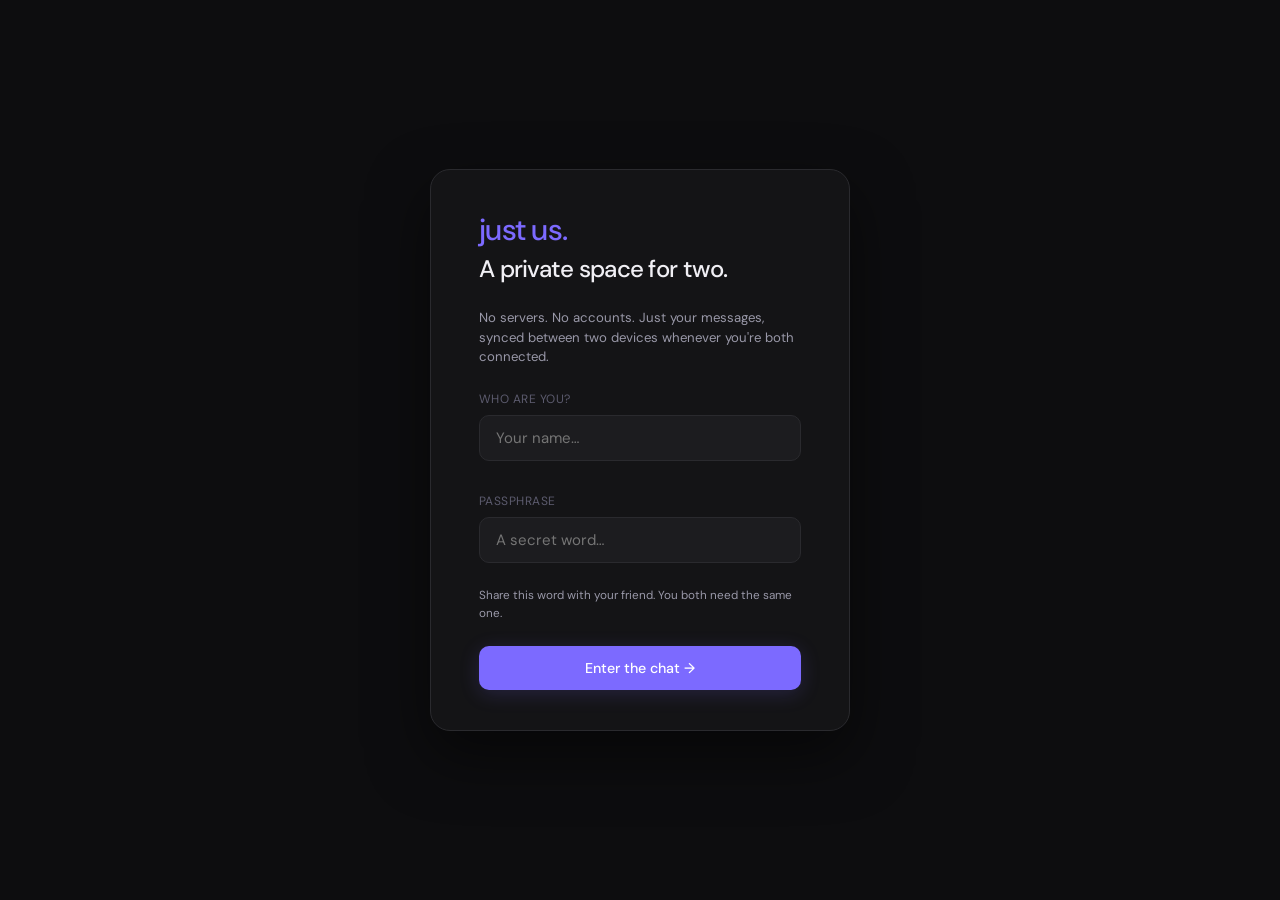
==== commit ba4963fb: "Update chat.html" ====
--- a/chat.html
+++ b/chat.html
@@ -98,7 +98,8 @@
 .name-input-wrap{
   display:flex;flex-direction:column;gap:8px;
 }
-.name-input-wrap label{font-size:.8rem;color:var(--text3);letter-spacing:.04em;text-transform:uppercase}
+.name-input-wrap label,.pass-input-wrap label{font-size:.8rem;color:var(--text3);letter-spacing:.04em;text-transform:uppercase}
+.pass-input-wrap{margin-top:8px;display:flex;flex-direction:column;gap:8px}
 .name-input{
   background:var(--bg3);border:1px solid var(--border);
   color:var(--text);font-family:'DM Sans',sans-serif;
@@ -561,6 +562,11 @@
       <label>Who are you?</label>
       <input class="name-input" id="name-input" type="text" placeholder="Your name…" maxlength="24" autocomplete="off" spellcheck="false">
     </div>
+    <div class="pass-input-wrap">
+      <label>Passphrase</label>
+      <input class="name-input" id="pass-input" type="password" placeholder="A secret word…" maxlength="64" autocomplete="off" spellcheck="false">
+    </div>
+    <p class="onboard-sub" style="margin:0;font-size:.78rem">Share this word with your friend. You both need the same one.</p>
     <button class="enter-btn" id="enter-btn">Enter the chat →</button>
   </div>
 </div>
@@ -671,14 +677,14 @@
 /* ═══════════════════════════════════════════════════════════════
    CONFIGURATION — edit these two values and share the file
 ═══════════════════════════════════════════════════════════════ */
-const PEER_A_ID = 'justus-alice-7f3k9';   // Person A's peer ID
-const PEER_B_ID = 'justus-bob-8m2p4';     // Person B's peer ID
-const PEER_A_NAME_HINT = 'the first person to set up'; // shown in onboarding
-const PEER_B_NAME_HINT = 'the second person to set up';
-
-// Max messages before decay kicks in
 const MAX_MESSAGES = 800;
 const DECAY_TARGET  = 600;
+
+async function hashPassphrase(p){
+  const enc=new TextEncoder().encode(p.toLowerCase().trim());
+  const buf=await crypto.subtle.digest('SHA-256',enc);
+  return Array.from(new Uint8Array(buf)).slice(0,8).map(b=>b.toString(16).padStart(2,'0')).join('');
+}
 
 /* ═══════════════════════════════════════════════════════════════
    DB
@@ -751,10 +757,13 @@
 ═══════════════════════════════════════════════════════════════ */
 (async()=>{
   db=await openDB();
-  // load saved name/id
-  const saved=await dbGet('meta','myId');
+  const saved=await dbGet('meta','slot');
   if(saved){
-    myId=saved.v;myName=(await dbGet('meta','myName')).v;
+    const slot=saved.v;
+    const passHash=(await dbGet('meta','passHash')).v;
+    myId=passHash+'-'+slot;
+    peerId=passHash+'-'+(1-slot);
+    myName=(await dbGet('meta','myName')).v;
     launchApp();
   } else {
     document.getElementById('onboard').style.display='flex';
@@ -763,29 +772,26 @@
 
 document.getElementById('enter-btn').addEventListener('click',startOnboard);
 document.getElementById('name-input').addEventListener('keydown',e=>{if(e.key==='Enter')startOnboard()});
+document.getElementById('pass-input').addEventListener('keydown',e=>{if(e.key==='Enter')startOnboard()});
 
 async function startOnboard(){
   const n=document.getElementById('name-input').value.trim();
-  if(!n)return;
+  const p=document.getElementById('pass-input').value.trim();
+  if(!n||!p)return;
   myName=n;
-  // Assign peer IDs: first person = A, second = B (determined by which slot is free)
-  // Simple: person checks which ID is stored; if none, picks A if unclaimed else B
-  // We use a timestamp-based approach: first to save gets A
+  const passHash=await hashPassphrase(p);
   const existing=await dbGet('meta','slotClaimed');
-  if(!existing){
-    myId=PEER_A_ID;peerId=PEER_B_ID;
-    await dbPut('meta',{k:'slotClaimed',v:Date.now()});
-  } else {
-    myId=PEER_B_ID;peerId=PEER_A_ID;
-  }
-  await dbPut('meta',{k:'myId',v:myId});
+  const slot=existing?1:0;
+  myId=passHash+'-'+slot;
+  peerId=passHash+'-'+(1-slot);
+  if(!existing) await dbPut('meta',{k:'slotClaimed',v:Date.now()});
+  await dbPut('meta',{k:'slot',v:slot});
+  await dbPut('meta',{k:'passHash',v:passHash});
   await dbPut('meta',{k:'myName',v:myName});
   launchApp();
 }
 
 async function launchApp(){
-  // determine peer
-  if(myId===PEER_A_ID){peerId=PEER_B_ID;}else{peerId=PEER_A_ID;}
   // load messages
   const stored=await dbGetAll('messages');
   messages=stored.sort((a,b)=>a.time-b.time);
